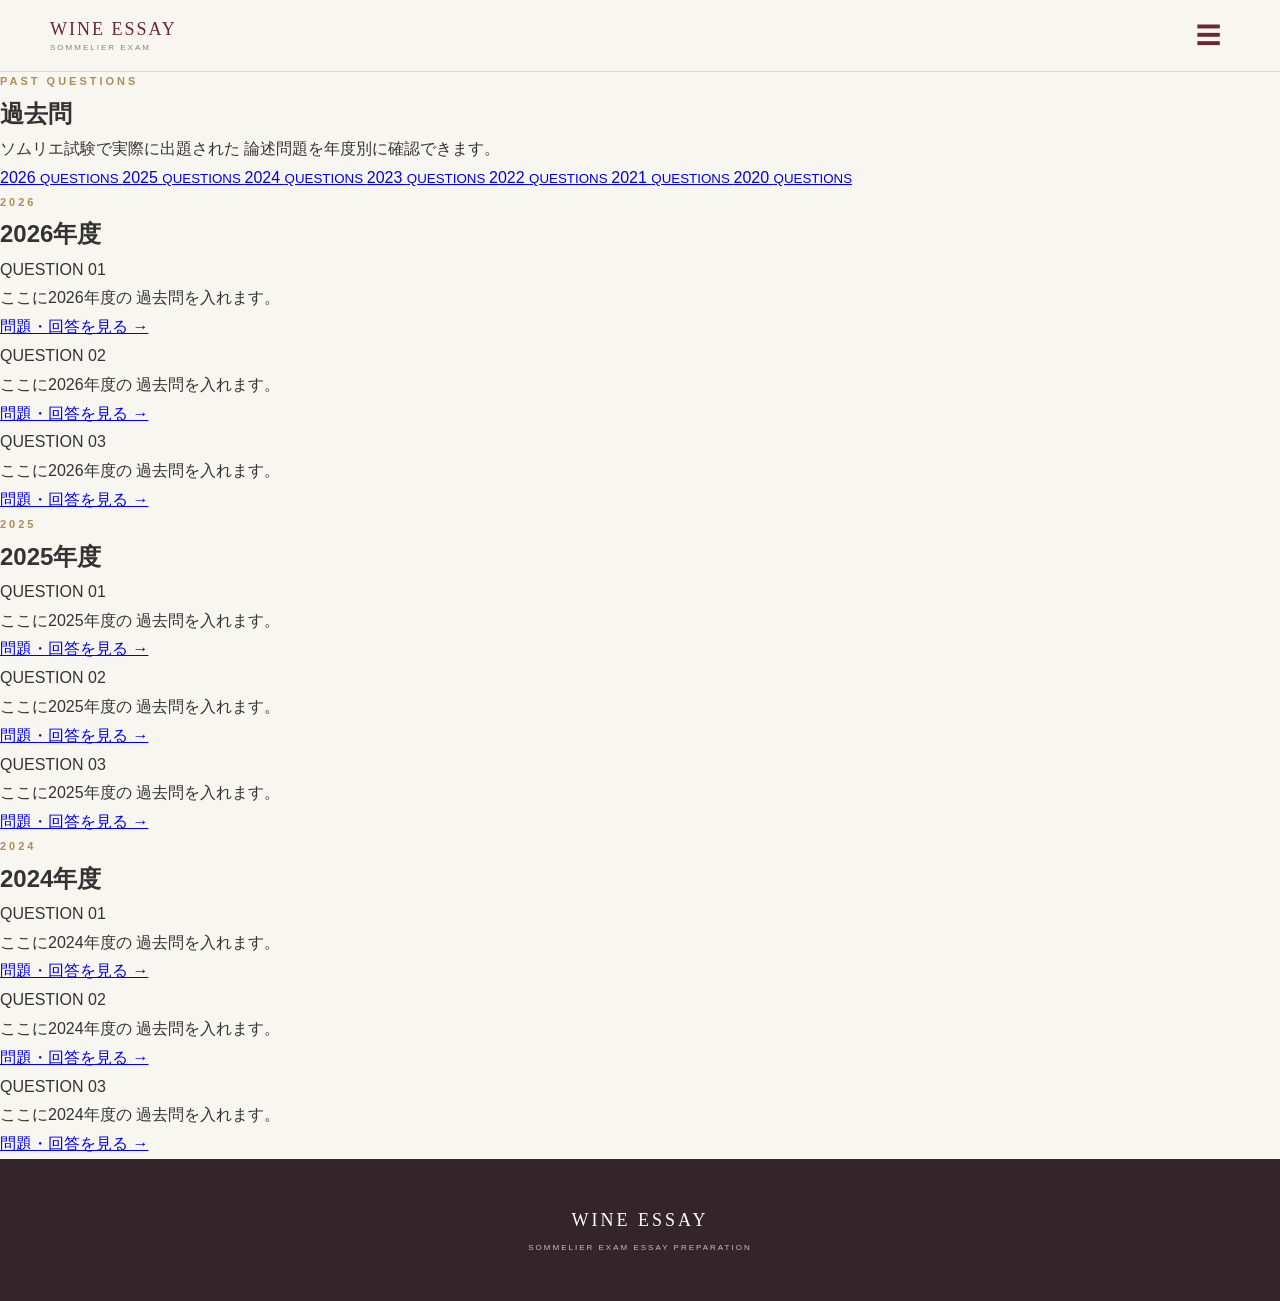
==== past.html @ e4cbf73d "past.html を作成" ====
<!DOCTYPE html>
<html lang="ja">

<head>

  <meta charset="UTF-8">

  <meta
    name="viewport"
    content="width=device-width, initial-scale=1.0"
  >

  <title>過去問 | WINE ESSAY</title>

  <link
    rel="stylesheet"
    href="style.css"
  >

</head>


<body>


  <!-- ヘッダー -->

  <header class="header">

    <div class="logo">

      WINE ESSAY

      <span>
        SOMMELIER EXAM
      </span>

    </div>


    <button
      class="menu-button"
      onclick="toggleMenu()"
      aria-label="メニュー"
    >

      ☰

    </button>

  </header>


  <!-- メニュー -->

  <nav
    class="menu"
    id="menu"
  >

    <a href="index.html">
      HOME
    </a>

    <a href="past.html">
      過去問
    </a>

    <a href="prediction.html">
      予想問題
    </a>

    <a href="trend.html">
      トレンド
    </a>

    <a href="textbook.html">
      教本対策
    </a>

    <a href="howto.html">
      論述の書き方
    </a>

  </nav>


  <!-- ページタイトル -->

  <main>

    <section class="page-header">

      <p class="section-label">
        PAST QUESTIONS
      </p>

      <h1>
        過去問
      </h1>

      <p>
        ソムリエ試験で実際に出題された
        論述問題を年度別に確認できます。
      </p>

    </section>


    <!-- 年度一覧 -->

    <section class="year-section">

      <div class="year-grid">


        <a
          href="#2026"
          class="year-card"
        >

          <span>
            2026
          </span>

          <small>
            QUESTIONS
          </small>

        </a>


        <a
          href="#2025"
          class="year-card"
        >

          <span>
            2025
          </span>

          <small>
            QUESTIONS
          </small>

        </a>


        <a
          href="#2024"
          class="year-card"
        >

          <span>
            2024
          </span>

          <small>
            QUESTIONS
          </small>

        </a>


        <a
          href="#2023"
          class="year-card"
        >

          <span>
            2023
          </span>

          <small>
            QUESTIONS
          </small>

        </a>


        <a
          href="#2022"
          class="year-card"
        >

          <span>
            2022
          </span>

          <small>
            QUESTIONS
          </small>

        </a>


        <a
          href="#2021"
          class="year-card"
        >

          <span>
            2021
          </span>

          <small>
            QUESTIONS
          </small>

        </a>


        <a
          href="#2020"
          class="year-card"
        >

          <span>
            2020
          </span>

          <small>
            QUESTIONS
          </small>

        </a>


      </div>

    </section>


    <!-- 2026 -->

    <section
      class="past-year"
      id="2026"
    >

      <p class="section-label">
        2026
      </p>

      <h2>
        2026年度
      </h2>


      <div class="past-question">

        <span>
          QUESTION 01
        </span>

        <p>
          ここに2026年度の
          過去問を入れます。
        </p>

        <a href="#">
          問題・回答を見る →
        </a>

      </div>


      <div class="past-question">

        <span>
          QUESTION 02
        </span>

        <p>
          ここに2026年度の
          過去問を入れます。
        </p>

        <a href="#">
          問題・回答を見る →
        </a>

      </div>


      <div class="past-question">

        <span>
          QUESTION 03
        </span>

        <p>
          ここに2026年度の
          過去問を入れます。
        </p>

        <a href="#">
          問題・回答を見る →
        </a>

      </div>

    </section>


    <!-- 2025 -->

    <section
      class="past-year"
      id="2025"
    >

      <p class="section-label">
        2025
      </p>

      <h2>
        2025年度
      </h2>


      <div class="past-question">

        <span>
          QUESTION 01
        </span>

        <p>
          ここに2025年度の
          過去問を入れます。
        </p>

        <a href="#">
          問題・回答を見る →
        </a>

      </div>


      <div class="past-question">

        <span>
          QUESTION 02
        </span>

        <p>
          ここに2025年度の
          過去問を入れます。
        </p>

        <a href="#">
          問題・回答を見る →
        </a>

      </div>


      <div class="past-question">

        <span>
          QUESTION 03
        </span>

        <p>
          ここに2025年度の
          過去問を入れます。
        </p>

        <a href="#">
          問題・回答を見る →
        </a>

      </div>

    </section>


    <!-- 2024 -->

    <section
      class="past-year"
      id="2024"
    >

      <p class="section-label">
        2024
      </p>

      <h2>
        2024年度
      </h2>


      <div class="past-question">

        <span>
          QUESTION 01
        </span>

        <p>
          ここに2024年度の
          過去問を入れます。
        </p>

        <a href="#">
          問題・回答を見る →
        </a>

      </div>


      <div class="past-question">

        <span>
          QUESTION 02
        </span>

        <p>
          ここに2024年度の
          過去問を入れます。
        </p>

        <a href="#">
          問題・回答を見る →
        </a>

      </div>


      <div class="past-question">

        <span>
          QUESTION 03
        </span>

        <p>
          ここに2024年度の
          過去問を入れます。
        </p>

        <a href="#">
          問題・回答を見る →
        </a>

      </div>

    </section>


  </main>


  <!-- フッター -->

  <footer class="footer">

    <p>
      WINE ESSAY
    </p>

    <span>
      SOMMELIER EXAM ESSAY PREPARATION
    </span>

  </footer>


  <script src="script.js"></script>

</body>

</html>
---- style.css ----
/* =========================
   RESET
========================= */

* {
  margin: 0;
  padding: 0;
  box-sizing: border-box;
}

html {
  scroll-behavior: smooth;
}

body {
  font-family:
    -apple-system,
    BlinkMacSystemFont,
    "Hiragino Kaku Gothic ProN",
    "Yu Gothic",
    "Meiryo",
    sans-serif;

  background: #f8f6f1;
  color: #333;

  line-height: 1.8;
}


/* =========================
   HEADER
========================= */

.header {
  height: 72px;

  display: flex;
  align-items: center;
  justify-content: space-between;

  padding: 0 22px;

  background: #f8f6f1;

  border-bottom: 1px solid #ddd8cf;

  position: relative;
  z-index: 10;
}


/* ロゴ */

.logo {
  font-family: Georgia, serif;

  font-size: 18px;

  letter-spacing: 2px;

  color: #6b2635;

  line-height: 1.2;
}

.logo span {
  display: block;

  margin-top: 2px;

  font-family:
    -apple-system,
    BlinkMacSystemFont,
    sans-serif;

  font-size: 8px;

  letter-spacing: 2px;

  color: #8a8178;
}


/* =========================
   MENU BUTTON
========================= */

.menu-button {
  width: 44px;
  height: 44px;

  border: none;

  background: transparent;

  font-size: 25px;

  color: #6b2635;

  cursor: pointer;
}


/* =========================
   MENU
========================= */

.menu {
  position: absolute;

  top: 72px;
  left: 0;

  width: 100%;

  background: #f8f6f1;

  border-bottom: 1px solid #ddd8cf;

  display: none;

  z-index: 9;
}

.menu.active {
  display: block;
}

.menu a {
  display: block;

  padding: 15px 25px;

  color: #333;

  text-decoration: none;

  border-bottom: 1px solid #e5e0d8;

  font-size: 14px;
}

.menu a:hover {
  color: #6b2635;
}


/* =========================
   HERO
========================= */

.hero {
  min-height: 500px;

  padding: 90px 25px 70px;

  display: flex;

  flex-direction: column;

  justify-content: center;

  background:
    linear-gradient(
      135deg,
      #f8f6f1 0%,
      #eee9df 100%
    );
}


/* 小見出し */

.hero-label,
.section-label {
  font-size: 11px;

  letter-spacing: 3px;

  color: #b08d57;

  font-weight: bold;
}


/* メインタイトル */

.hero h1 {
  margin-top: 18px;

  font-family: Georgia, serif;

  font-size: 42px;

  line-height: 1.35;

  font-weight: normal;

  color: #6b2635;
}


/* 説明 */

.hero-text {
  max-width: 430px;

  margin-top: 25px;

  color: #666;

  font-size: 14px;
}


/* =========================
   BUTTON
========================= */

.main-button {
  display: inline-block;

  width: fit-content;

  margin-top: 35px;

  padding: 12px 28px;

  background: #6b2635;

  color: white;

  text-decoration: none;

  font-size: 13px;

  letter-spacing: 1px;

  transition: 0.3s;
}

.main-button:hover {
  background: #4e1b27;
}


/* =========================
   SECTION
========================= */

.section {
  padding: 75px 22px;
}

.section h2 {
  margin-top: 8px;

  font-family: Georgia, serif;

  font-size: 30px;

  font-weight: normal;

  color: #6b2635;
}


/* =========================
   CATEGORY
========================= */

.category-grid {
  display: grid;

  grid-template-columns: 1fr;

  gap: 15px;

  margin-top: 35px;
}


.category-card {
  position: relative;

  display: block;

  padding: 25px;

  min-height: 175px;

  background: white;

  border: 1px solid #e5e0d8;

  text-decoration: none;

  color: #333;

  transition: 0.3s;
}

.category-card:hover {
  transform: translateY(-3px);

  box-shadow:
    0 8px 25px
    rgba(0, 0, 0, 0.07);
}


/* 番号 */

.number {
  font-family: Georgia, serif;

  font-size: 13px;

  color: #b08d57;

  letter-spacing: 1px;
}


.category-card h3 {
  margin-top: 15px;

  font-family: Georgia, serif;

  font-size: 25px;

  font-weight: normal;

  color: #6b2635;
}


.category-card p {
  margin-top: 8px;

  font-size: 13px;

  color: #777;
}


.arrow {
  position: absolute;

  right: 22px;
  bottom: 18px;

  font-size: 20px;

  color: #b08d57;
}


/* =========================
   QUESTION
========================= */

.question-section {
  padding: 75px 22px;

  background: #6b2635;

  color: white;
}

.question-section .section-label {
  color: #d4b77a;
}

.question-section h2 {
  margin-top: 8px;

  font-family: Georgia, serif;

  font-size: 30px;

  font-weight: normal;
}


.question-card {
  margin-top: 30px;

  padding: 30px 25px;

  background: #f8f6f1;

  color: #333;
}


.question-category {
  display: inline-block;

  padding: 3px 10px;

  background: #eee9df;

  color: #6b2635;

  font-size: 11px;
}


.question-number {
  margin-top: 15px;

  font-family: Georgia, serif;

  font-size: 12px;

  letter-spacing: 2px;

  color: #999;
}


.question-card h3 {
  margin-top: 18px;

  font-size: 17px;

  line-height: 1.8;

  font-weight: normal;
}


.question-button {
  display: inline-block;

  margin-top: 25px;

  padding: 10px 20px;

  border: 1px solid #6b2635;

  color: #6b2635;

  text-decoration: none;

  font-size: 13px;

  transition: 0.3s;
}

.question-button:hover {
  background: #6b2635;

  color: white;
}


/* =========================
   METHOD
========================= */

.method {
  max-width: 800px;
}

.method > p:not(.section-label) {
  margin-top: 25px;

  font-size: 14px;

  color: #666;
}


.text-link {
  display: inline-block;

  margin-top: 20px;

  color: #6b2635;

  font-size: 14px;

  text-decoration: none;

  border-bottom: 1px solid #b08d57;
}


/* =========================
   FOOTER
========================= */

.footer {
  padding: 45px 20px;

  background: #33252a;

  color: white;

  text-align: center;
}


.footer p {
  font-family: Georgia, serif;

  font-size: 18px;

  letter-spacing: 3px;
}


.footer span {
  display: block;

  margin-top: 5px;

  font-size: 8px;

  letter-spacing: 2px;

  color: #c8beb9;
}


/* =========================
   PC
========================= */

@media (min-width: 768px) {

  .header {
    padding: 0 50px;
  }

  .hero {
    min-height: 620px;

    padding-left: 10%;

    padding-right: 10%;
  }

  .hero h1 {
    font-size: 58px;
  }

  .section {
    max-width: 1100px;

    margin: auto;

    padding: 100px 30px;
  }

  .category-grid {
    grid-template-columns:
      repeat(2, 1fr);
  }

  .question-section {
    padding-left: 10%;
    padding-right: 10%;
  }

}
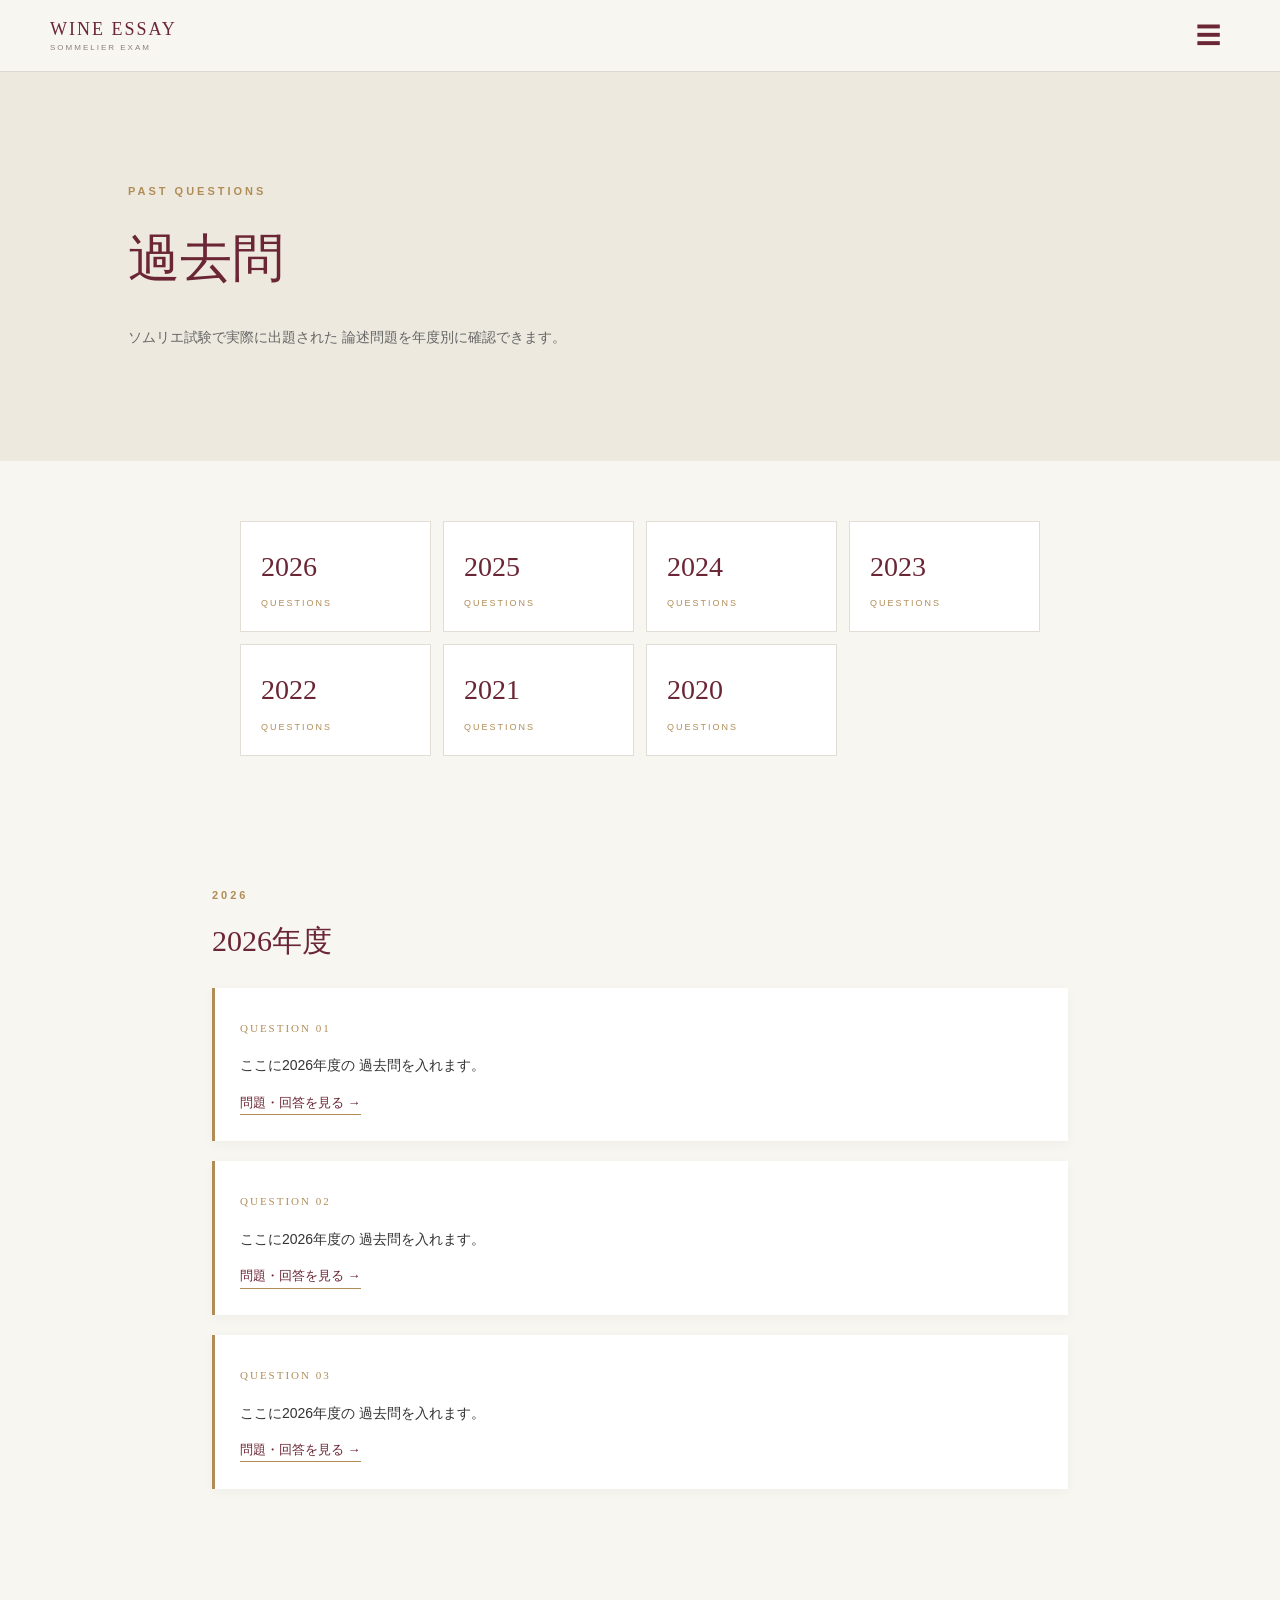
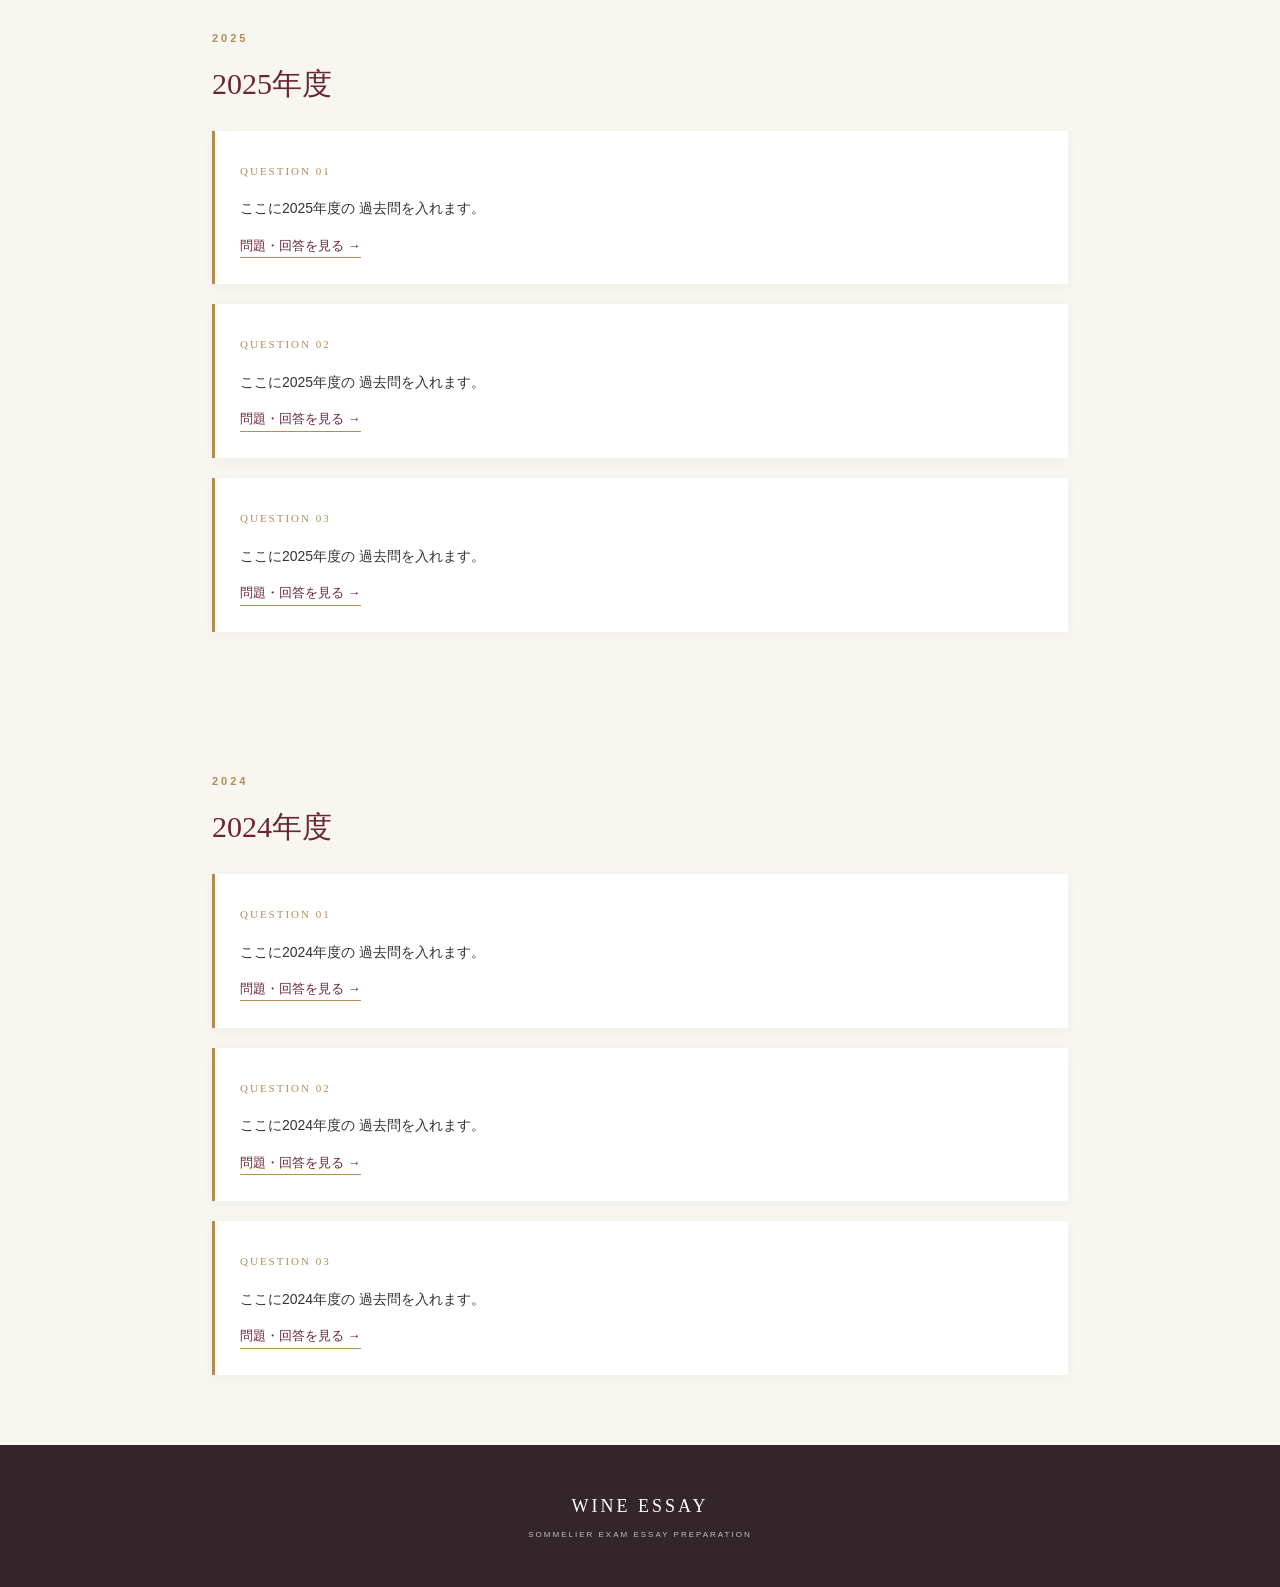
==== commit 414cd1c9: "past.html を更新" ====
--- a/past.html
+++ b/past.html
@@ -258,7 +258,7 @@
           過去問を入れます。
         </p>
 
-        <a href="#">
+        <a href="past2026-01.html">
           問題・回答を見る →
         </a>
 
@@ -276,7 +276,7 @@
           過去問を入れます。
         </p>
 
-        <a href="#">
+        <a href="past2026-02.html">
           問題・回答を見る →
         </a>
 
@@ -294,7 +294,7 @@
           過去問を入れます。
         </p>
 
-        <a href="#">
+        <a href="past2026-03.html">
           問題・回答を見る →
         </a>
 
--- a/style.css
+++ b/style.css
@@ -566,4 +566,471 @@
     padding-right: 10%;
   }
 
+}
+
+/* =========================
+   PAST QUESTIONS PAGE
+========================= */
+
+.page-header {
+  padding: 80px 22px 55px;
+  background: #eee9df;
+}
+
+.page-header h1 {
+  margin-top: 10px;
+
+  font-family: Georgia, serif;
+
+  font-size: 40px;
+
+  font-weight: normal;
+
+  color: #6b2635;
+}
+
+.page-header p:last-child {
+  margin-top: 20px;
+
+  max-width: 600px;
+
+  font-size: 14px;
+
+  color: #666;
+}
+
+
+/* =========================
+   YEAR LIST
+========================= */
+
+.year-section {
+  padding: 45px 22px;
+}
+
+.year-grid {
+  display: grid;
+
+  grid-template-columns:
+    repeat(2, 1fr);
+
+  gap: 12px;
+
+  max-width: 800px;
+
+  margin: auto;
+}
+
+.year-card {
+  display: flex;
+
+  flex-direction: column;
+
+  justify-content: center;
+
+  min-height: 110px;
+
+  padding: 20px;
+
+  background: white;
+
+  border: 1px solid #e2ddd5;
+
+  text-decoration: none;
+
+  transition: 0.3s;
+}
+
+.year-card:hover {
+  transform: translateY(-3px);
+
+  box-shadow:
+    0 8px 20px
+    rgba(0, 0, 0, 0.06);
+}
+
+.year-card span {
+  font-family: Georgia, serif;
+
+  font-size: 28px;
+
+  color: #6b2635;
+}
+
+.year-card small {
+  margin-top: 3px;
+
+  font-size: 9px;
+
+  letter-spacing: 2px;
+
+  color: #b08d57;
+}
+
+
+/* =========================
+   PAST YEAR
+========================= */
+
+.past-year {
+  padding: 70px 22px;
+
+  max-width: 900px;
+
+  margin: auto;
+}
+
+.past-year h2 {
+  margin-top: 8px;
+
+  font-family: Georgia, serif;
+
+  font-size: 30px;
+
+  font-weight: normal;
+
+  color: #6b2635;
+}
+
+
+/* =========================
+   PAST QUESTION
+========================= */
+
+.past-question {
+  margin-top: 20px;
+
+  padding: 25px;
+
+  background: white;
+
+  border-left: 3px solid #b08d57;
+
+  box-shadow:
+    0 3px 12px
+    rgba(0, 0, 0, 0.04);
+}
+
+.past-question span {
+  font-family: Georgia, serif;
+
+  font-size: 11px;
+
+  letter-spacing: 2px;
+
+  color: #b08d57;
+}
+
+.past-question p {
+  margin-top: 12px;
+
+  font-size: 14px;
+
+  line-height: 1.8;
+}
+
+.past-question a {
+  display: inline-block;
+
+  margin-top: 12px;
+
+  color: #6b2635;
+
+  font-size: 13px;
+
+  text-decoration: none;
+
+  border-bottom: 1px solid #b08d57;
+}
+
+
+/* =========================
+   PC
+========================= */
+
+@media (min-width: 768px) {
+
+  .page-header {
+    padding: 110px 10%;
+  }
+
+  .page-header h1 {
+    font-size: 52px;
+  }
+
+  .year-section {
+    padding: 60px 30px;
+  }
+
+  .year-grid {
+    grid-template-columns:
+      repeat(4, 1fr);
+  }
+
+}
+
+/* =========================
+   QUESTION PAGE
+========================= */
+
+.question-header {
+  padding: 80px 22px 60px;
+
+  background: #eee9df;
+}
+
+.question-header h1 {
+  margin-top: 15px;
+
+  font-family: Georgia, serif;
+
+  font-size: 38px;
+
+  line-height: 1.4;
+
+  font-weight: normal;
+
+  color: #6b2635;
+}
+
+
+/* =========================
+   ESSAY
+========================= */
+
+.essay-section {
+  max-width: 850px;
+
+  margin: auto;
+
+  padding: 70px 22px;
+}
+
+
+.question-info {
+  display: flex;
+
+  align-items: center;
+
+  gap: 10px;
+}
+
+.question-info span {
+  font-size: 10px;
+
+  letter-spacing: 2px;
+
+  color: #b08d57;
+}
+
+.question-info strong {
+  font-family: Georgia, serif;
+
+  font-size: 22px;
+
+  color: #6b2635;
+}
+
+
+.essay-section h2 {
+  margin-top: 30px;
+
+  font-size: 19px;
+
+  line-height: 2;
+
+  font-weight: normal;
+}
+
+
+.limit {
+  display: inline-block;
+
+  margin-top: 20px;
+
+  padding: 5px 12px;
+
+  background: #eee9df;
+
+  color: #6b2635;
+
+  font-size: 11px;
+}
+
+
+.think-message {
+  margin-top: 30px;
+
+  padding: 20px;
+
+  background: #f8f6f1;
+
+  border-left: 3px solid #b08d57;
+
+  font-size: 13px;
+
+  color: #666;
+}
+
+
+/* =========================
+   ANSWER BUTTON
+========================= */
+
+.answer-toggle {
+  margin-top: 30px;
+
+  padding: 13px 28px;
+
+  border: none;
+
+  background: #6b2635;
+
+  color: white;
+
+  font-size: 13px;
+
+  cursor: pointer;
+
+  transition: 0.3s;
+}
+
+.answer-toggle:hover {
+  background: #4e1b27;
+}
+
+
+/* =========================
+   ANSWER
+========================= */
+
+.answer {
+  display: none;
+
+  margin-top: 35px;
+
+  padding: 30px 25px;
+
+  background: white;
+
+  border: 1px solid #e2ddd5;
+}
+
+.answer.show {
+  display: block;
+}
+
+
+.answer-label {
+  font-size: 10px;
+
+  letter-spacing: 2px;
+
+  color: #b08d57;
+}
+
+
+.answer h3 {
+  margin-top: 8px;
+
+  font-family: Georgia, serif;
+
+  font-size: 25px;
+
+  font-weight: normal;
+
+  color: #6b2635;
+}
+
+
+.answer > p {
+  margin-top: 20px;
+
+  font-size: 14px;
+
+  line-height: 2;
+}
+
+
+/* =========================
+   POINT
+========================= */
+
+.point-box {
+  margin-top: 30px;
+
+  padding: 22px;
+
+  background: #f8f6f1;
+}
+
+
+.point-box h4 {
+  font-family: Georgia, serif;
+
+  color: #6b2635;
+
+  letter-spacing: 2px;
+}
+
+
+.point-box ul {
+  margin-top: 12px;
+
+  padding-left: 20px;
+
+  font-size: 13px;
+
+  color: #666;
+}
+
+
+/* =========================
+   NAVIGATION
+========================= */
+
+.question-navigation {
+  display: flex;
+
+  justify-content: space-between;
+
+  gap: 15px;
+
+  max-width: 850px;
+
+  margin: auto;
+
+  padding: 0 22px 80px;
+}
+
+.question-navigation a {
+  color: #6b2635;
+
+  font-size: 13px;
+
+  text-decoration: none;
+
+  border-bottom: 1px solid #b08d57;
+}
+
+
+/* =========================
+   PC
+========================= */
+
+@media (min-width: 768px) {
+
+  .question-header {
+    padding: 110px 10%;
+  }
+
+  .question-header h1 {
+    font-size: 52px;
+  }
+
+  .essay-section {
+    padding-top: 100px;
+    padding-bottom: 100px;
+  }
+
 }
